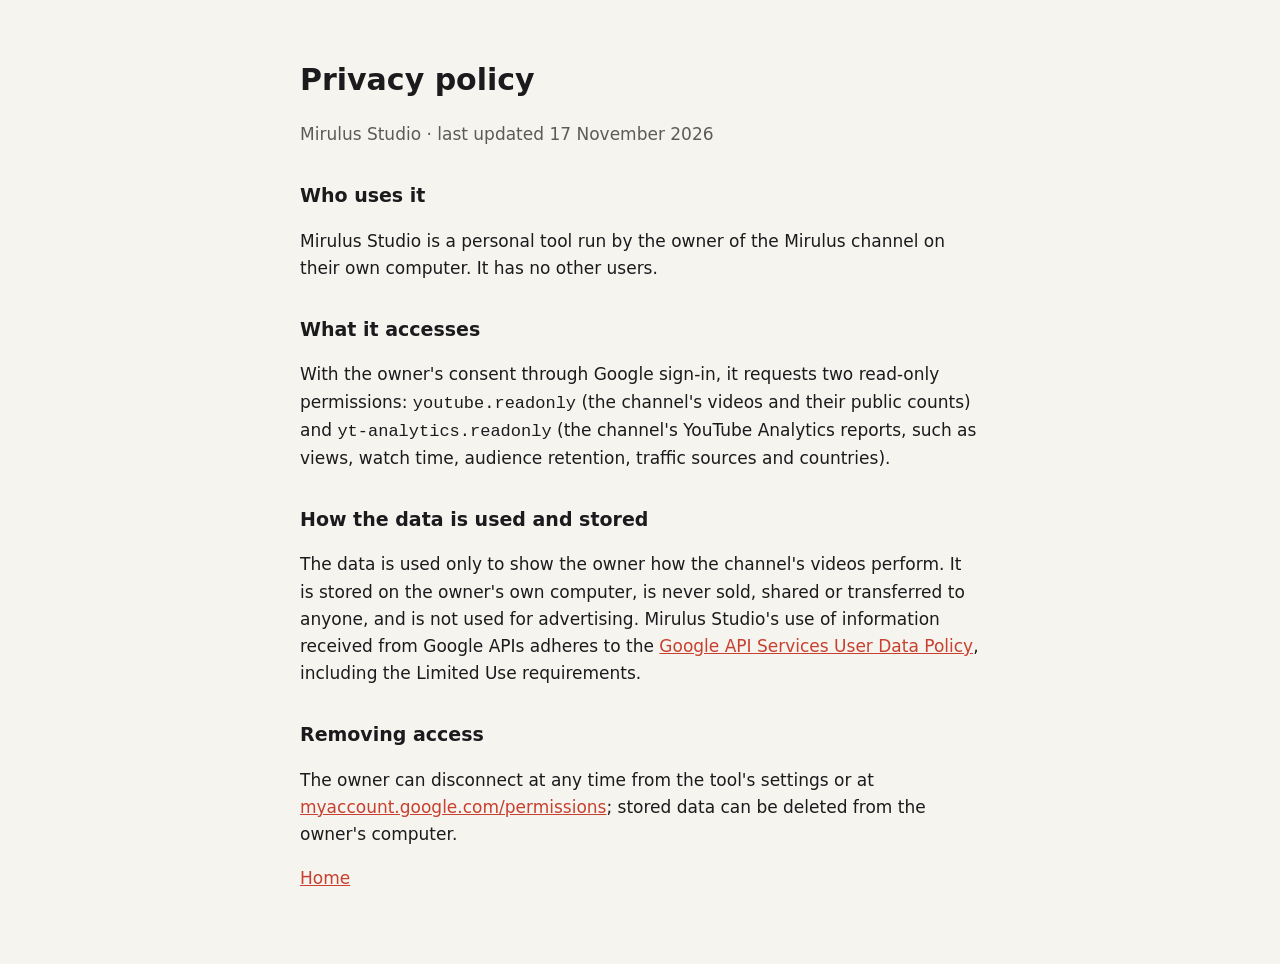
==== privacy.html @ f02fca01 "Mirulus Studio: ana sayfa ve gizlilik politikası" ====
<!doctype html><html lang="en"><head><meta charset="utf-8"><meta name="viewport" content="width=device-width,initial-scale=1">
<title>Privacy policy · Mirulus Studio</title><link rel="stylesheet" href="style.css"></head><body><main>
<h1>Privacy policy</h1>
<p class="muted">Mirulus Studio · last updated 17 November 2026</p>
<h2>Who uses it</h2>
<p>Mirulus Studio is a personal tool run by the owner of the Mirulus channel on their own computer. It has no other users.</p>
<h2>What it accesses</h2>
<p>With the owner's consent through Google sign-in, it requests two read-only permissions: <code>youtube.readonly</code> (the channel's videos and their public counts) and <code>yt-analytics.readonly</code> (the channel's YouTube Analytics reports, such as views, watch time, audience retention, traffic sources and countries).</p>
<h2>How the data is used and stored</h2>
<p>The data is used only to show the owner how the channel's videos perform. It is stored on the owner's own computer, is never sold, shared or transferred to anyone, and is not used for advertising. Mirulus Studio's use of information received from Google APIs adheres to the <a href="https://developers.google.com/terms/api-services-user-data-policy">Google API Services User Data Policy</a>, including the Limited Use requirements.</p>
<h2>Removing access</h2>
<p>The owner can disconnect at any time from the tool's settings or at <a href="https://myaccount.google.com/permissions">myaccount.google.com/permissions</a>; stored data can be deleted from the owner's computer.</p>
<p><a href="index.html">Home</a></p>
</main></body></html>
---- style.css ----
:root{color-scheme:light dark;--bg:#16171a;--ink:#ecebe6;--muted:#a3a19a;--accent:#c8402f}
@media (prefers-color-scheme:light){:root{--bg:#f6f4ef;--ink:#1b1b1d;--muted:#5d5b55}}
body{margin:0;background:var(--bg);color:var(--ink);font:17px/1.6 system-ui,-apple-system,"Segoe UI",sans-serif}
main{max-width:680px;margin:0 auto;padding:56px 20px}
h1{font-size:30px;margin:0 0 8px}h2{font-size:19px;margin:32px 0 6px}
p,li{color:var(--ink)}.muted{color:var(--muted)}a{color:var(--accent)}
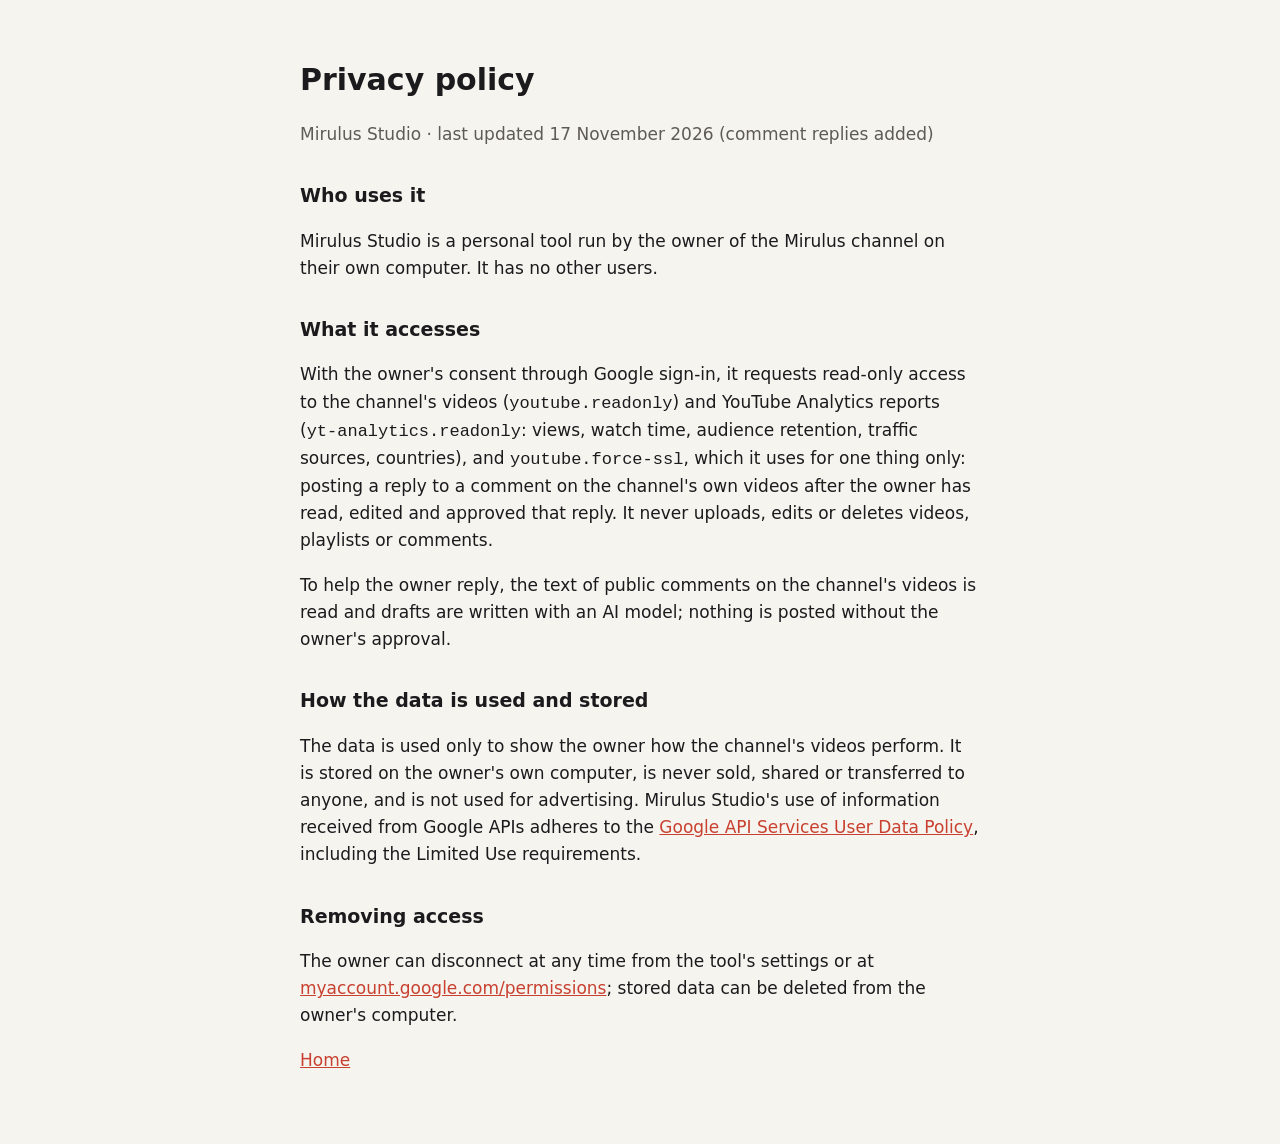
==== commit e19768c7: "Gizlilik: yorum yanıtları (youtube.force-ssl)" ====
--- a/privacy.html
+++ b/privacy.html
@@ -1,11 +1,12 @@
 <!doctype html><html lang="en"><head><meta charset="utf-8"><meta name="viewport" content="width=device-width,initial-scale=1">
 <title>Privacy policy · Mirulus Studio</title><link rel="stylesheet" href="style.css"></head><body><main>
 <h1>Privacy policy</h1>
-<p class="muted">Mirulus Studio · last updated 17 November 2026</p>
+<p class="muted">Mirulus Studio · last updated 17 November 2026 (comment replies added)</p>
 <h2>Who uses it</h2>
 <p>Mirulus Studio is a personal tool run by the owner of the Mirulus channel on their own computer. It has no other users.</p>
 <h2>What it accesses</h2>
-<p>With the owner's consent through Google sign-in, it requests two read-only permissions: <code>youtube.readonly</code> (the channel's videos and their public counts) and <code>yt-analytics.readonly</code> (the channel's YouTube Analytics reports, such as views, watch time, audience retention, traffic sources and countries).</p>
+<p>With the owner's consent through Google sign-in, it requests read-only access to the channel's videos (<code>youtube.readonly</code>) and YouTube Analytics reports (<code>yt-analytics.readonly</code>: views, watch time, audience retention, traffic sources, countries), and <code>youtube.force-ssl</code>, which it uses for one thing only: posting a reply to a comment on the channel's own videos after the owner has read, edited and approved that reply. It never uploads, edits or deletes videos, playlists or comments.</p>
+<p>To help the owner reply, the text of public comments on the channel's videos is read and drafts are written with an AI model; nothing is posted without the owner's approval.</p>
 <h2>How the data is used and stored</h2>
 <p>The data is used only to show the owner how the channel's videos perform. It is stored on the owner's own computer, is never sold, shared or transferred to anyone, and is not used for advertising. Mirulus Studio's use of information received from Google APIs adheres to the <a href="https://developers.google.com/terms/api-services-user-data-policy">Google API Services User Data Policy</a>, including the Limited Use requirements.</p>
 <h2>Removing access</h2>
